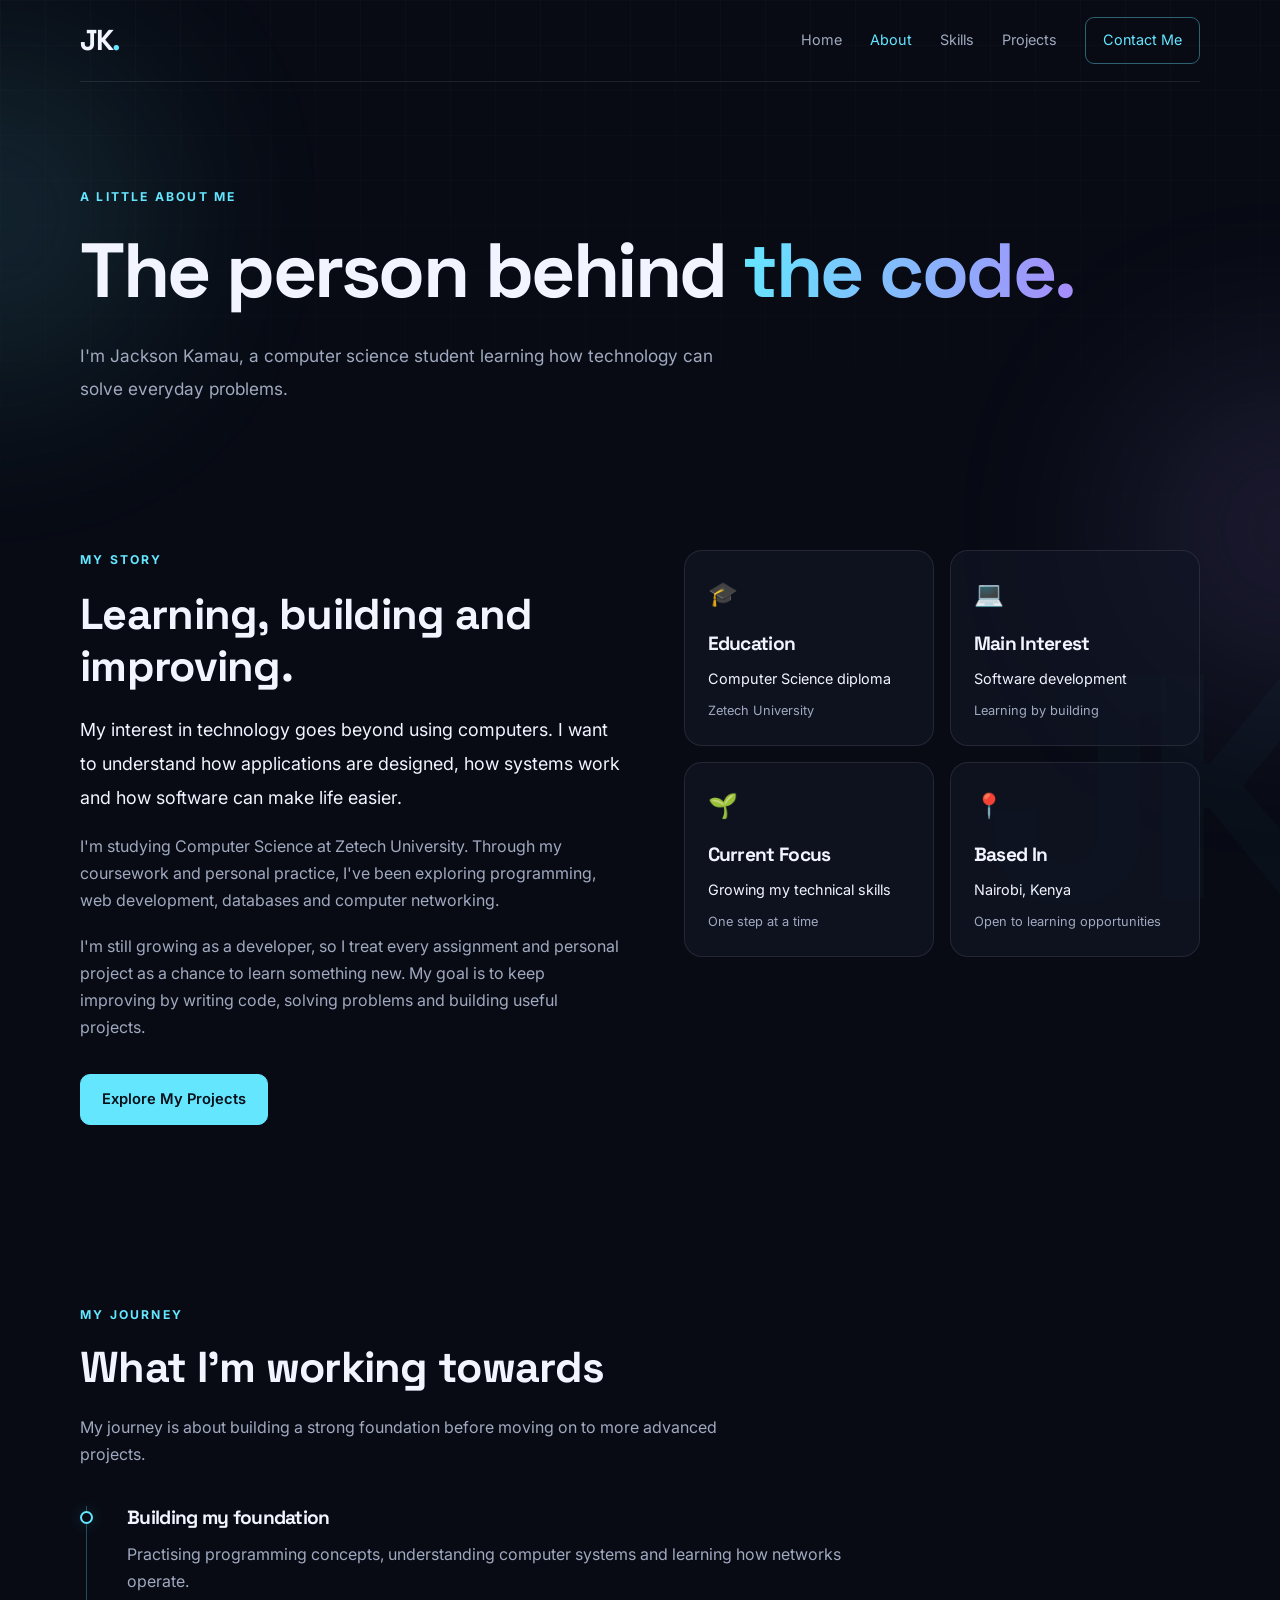
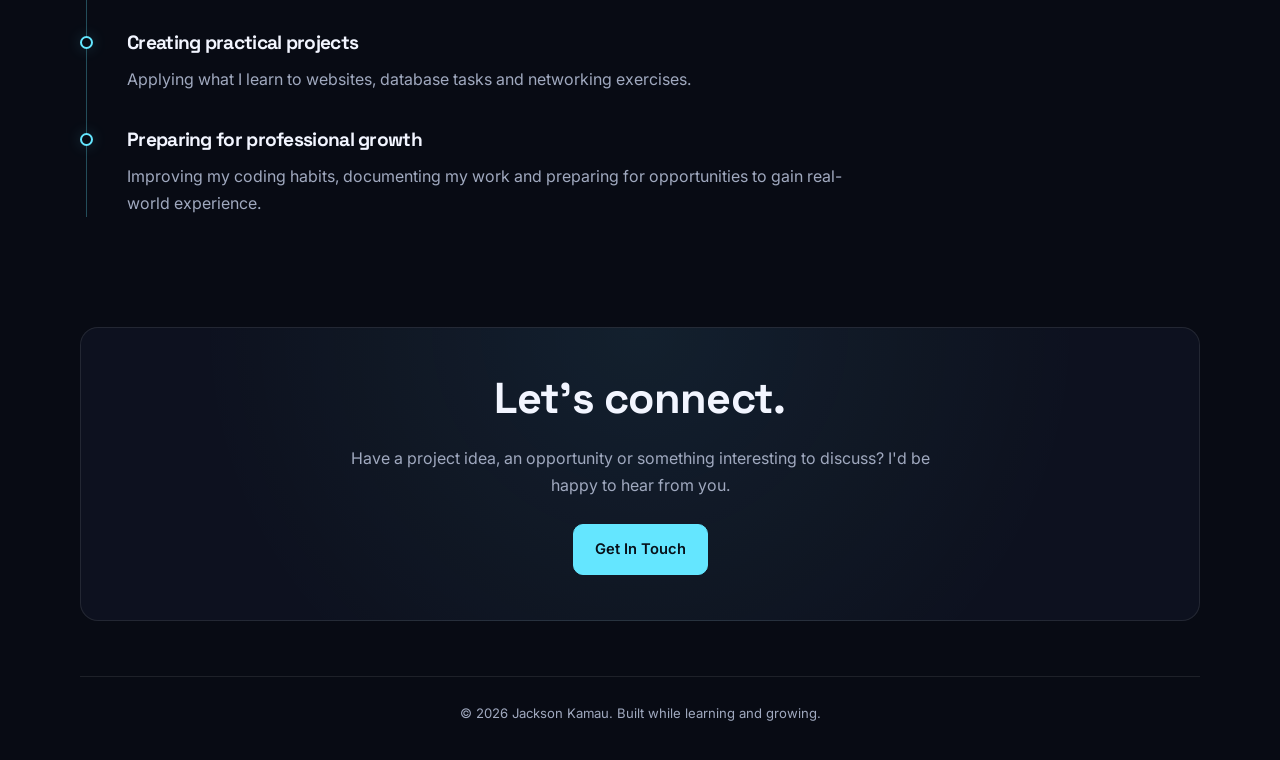
==== about.html @ 0b1e0618 "Initial portfolio upload" ====
<!DOCTYPE html>
<html lang="en">
<head>
    <meta charset="UTF-8">
    <meta name="viewport" content="width=device-width, initial-scale=1.0">

    <title>About Me | Jackson Kamau</title>

    <meta name="description"
          content="Learn more about Jackson Kamau, a computer science student interested in software development and technology.">

    <link rel="stylesheet" href="style.css">

    <script src="script.js" defer></script>
</head>

<body>


    <div class="ambient ambient-one"></div>
    <div class="ambient ambient-two"></div>


    <div class="watermark" aria-hidden="true">JK</div>

    <header class="navbar">
        <a href="index.html" class="logo">JK<span>.</span></a>

        <button class="menu-toggle"
                id="menuToggle"
                aria-label="Open navigation menu"
                aria-expanded="false">
            ☰
        </button>

        <nav class="nav-links" id="navLinks">
            <a href="index.html" class="nav-link">Home</a>
            <a href="about.html" class="nav-link active">About</a>
            <a href="skills.html" class="nav-link">Skills</a>
            <a href="projects.html" class="nav-link">Projects</a>
            <a href="contact.html" class="nav-link nav-cta">Contact Me</a>
        </nav>
    </header>

    <main>

    
        <section class="section page-hero reveal">
            <p class="eyebrow">A LITTLE ABOUT ME</p>

            <h1>
                The person behind
                <span class="gradient-text">the code.</span>
            </h1>

            <p class="hero-description">
                I'm Jackson Kamau, a computer science student learning how
                technology can solve everyday problems.
            </p>
        </section>


        <section class="section about-section reveal">
            <div class="about-grid">

                <div class="about-copy">
                    <p class="eyebrow">MY STORY</p>

                    <h2>Learning, building and improving.</h2>

                    <p class="large-copy">
                        My interest in technology goes beyond using computers.
                        I want to understand how applications are designed,
                        how systems work and how software can make life easier.
                    </p>

                    <p>
                        I'm studying Computer Science at Zetech University.
                        Through my coursework and personal practice, I've been
                        exploring programming, web development, databases and
                        computer networking.
                    </p>

                    <p>
                        I'm still growing as a developer, so I treat every
                        assignment and personal project as a chance to learn
                        something new. My goal is to keep improving by writing
                        code, solving problems and building useful projects.
                    </p>

                    <a href="projects.html" class="button button-primary">
                        Explore My Projects
                    </a>
                </div>

            
                <div class="about-cards">

                    <article class="info-card">
                        <span class="info-icon">🎓</span>
                        <h3>Education</h3>
                        <p>Computer Science diploma</p>
                        <span class="small-note">Zetech University</span>
                    </article>

                    <article class="info-card">
                        <span class="info-icon">💻</span>
                        <h3>Main Interest</h3>
                        <p>Software development</p>
                        <span class="small-note">Learning by building</span>
                    </article>

                    <article class="info-card">
                        <span class="info-icon">🌱</span>
                        <h3>Current Focus</h3>
                        <p>Growing my technical skills</p>
                        <span class="small-note">One step at a time</span>
                    </article>

                    <article class="info-card">
                        <span class="info-icon">📍</span>
                        <h3>Based In</h3>
                        <p>Nairobi, Kenya</p>
                        <span class="small-note">Open to learning opportunities</span>
                    </article>

                </div>
            </div>
        </section>

    
        <section class="section reveal">
            <div class="section-heading">
                <p class="eyebrow">MY JOURNEY</p>
                <h2>What I'm working towards</h2>
                <p>
                    My journey is about building a strong foundation before
                    moving on to more advanced projects.
                </p>
            </div>

            <div class="timeline">

                <article class="timeline-item">
                    <div class="timeline-marker"></div>

                    <div>
                        <h3>Building my foundation</h3>
                        <p>
                            Practising programming concepts, understanding
                            computer systems and learning how networks operate.
                        </p>
                    </div>
                </article>

                <article class="timeline-item">
                    <div class="timeline-marker"></div>

                    <div>
                        <h3>Creating practical projects</h3>
                        <p>
                            Applying what I learn to websites, database tasks
                            and networking exercises.
                        </p>
                    </div>
                </article>

                <article class="timeline-item">
                    <div class="timeline-marker"></div>

                    <div>
                        <h3>Preparing for professional growth</h3>
                        <p>
                            Improving my coding habits, documenting my work
                            and preparing for opportunities to gain real-world
                            experience.
                        </p>
                    </div>
                </article>

            </div>
        </section>

        
        <section class="section mini-contact reveal">
            <h2>Let's connect.</h2>

            <p>
                Have a project idea, an opportunity or something interesting
                to discuss? I'd be happy to hear from you.
            </p>

            <a href="contact.html" class="button button-primary">
                Get In Touch
            </a>
        </section>

    </main>

    <footer class="footer">
        <p class="copyright">
            © <span id="year"></span> Jackson Kamau.
            Built while learning and growing.
        </p>
    </footer>

</body>
</html>
---- style.css ----
@import url('https://fonts.googleapis.com/css2?family=Inter:wght@400;500;600;700&family=Space+Grotesk:wght@400;500;600;700&display=swap');

:root {
    --background: #080b14;
    --surface: #111625;
    --surface-light: #171e30;
    --text: #f2f5ff;
    --muted: #a0a9bf;
    --cyan: #64e6ff;
    --purple: #a78bfa;
    --border: rgba(255, 255, 255, 0.09);
    --radius: 18px;
    --content-width: 1120px;
}

* {
    box-sizing: border-box;
    margin: 0;
    padding: 0;
}

html {
    scroll-behavior: smooth;
    scroll-padding-top: 90px;
}

body {
    min-height: 100vh;
    overflow-x: hidden;
    background: var(--background);
    color: var(--text);
    font-family: 'Inter', sans-serif;
    line-height: 1.7;
    position: relative;
}

body,
button,
input,
textarea {
    font-family: 'Inter', sans-serif;
}

a {
    color: inherit;
    text-decoration: none;
}

button,
input,
textarea {
    font: inherit;
}

button,
a {
    -webkit-tap-highlight-color: transparent;
}

button:focus-visible,
a:focus-visible,
input:focus-visible,
textarea:focus-visible {
    outline: 2px solid var(--cyan);
    outline-offset: 4px;
}

img {
    max-width: 100%;
    display: block;
}

::selection {
    background: var(--cyan);
    color: #080b14;
}

body::before {
    content: "";
    position: fixed;
    inset: 0;
    z-index: -3;
    pointer-events: none;
    background-image:
        linear-gradient(rgba(255, 255, 255, 0.018) 1px, transparent 1px),
        linear-gradient(90deg, rgba(255, 255, 255, 0.018) 1px, transparent 1px);
    background-size: 45px 45px;
    mask-image: linear-gradient(to bottom, black, transparent 80%);
}

.ambient {
    position: fixed;
    width: 340px;
    height: 340px;
    border-radius: 50%;
    filter: blur(100px);
    opacity: 0.13;
    pointer-events: none;
    z-index: -2;
}

.ambient-one {
    top: 5%;
    left: -180px;
    background: var(--cyan);
}

.ambient-two {
    right: -180px;
    top: 40%;
    background: var(--purple);
}

.watermark {
    position: fixed;
    right: -22px;
    bottom: -48px;
    z-index: -1;
    pointer-events: none;
    user-select: none;
    font-family: 'Space Grotesk', sans-serif;
    font-size: clamp(180px, 25vw, 350px);
    font-weight: 700;
    line-height: 1;
    letter-spacing: -0.12em;
    color: rgba(100, 230, 255, 0.025);
}

.navbar {
    width: min(var(--content-width), calc(100% - 48px));
    min-height: 82px;
    margin: 0 auto;
    display: flex;
    align-items: center;
    justify-content: space-between;
    gap: 24px;
    position: relative;
    z-index: 20;
    border-bottom: 1px solid var(--border);
}

.logo {
    font-family: 'Space Grotesk', sans-serif;
    font-size: 1.8rem;
    font-weight: 700;
    letter-spacing: -2px;
}

.logo span {
    color: var(--cyan);
}

.nav-links {
    display: flex;
    align-items: center;
    gap: 28px;
}

.nav-link {
    color: var(--muted);
    font-size: 0.9rem;
    transition: color 0.25s ease;
}

.nav-link:hover,
.nav-link.active {
    color: var(--cyan);
}

.nav-link.nav-cta {
    padding: 10px 17px;
    border: 1px solid rgba(100, 230, 255, 0.4);
    border-radius: 9px;
    color: var(--cyan);
}

.nav-link.nav-cta:hover {
    background: rgba(100, 230, 255, 0.09);
}

.menu-toggle {
    display: none;
    background: transparent;
    color: var(--text);
    border: 1px solid var(--border);
    border-radius: 9px;
    padding: 7px 12px;
    cursor: pointer;
    font-size: 1.25rem;
}

.section {
    width: min(var(--content-width), calc(100% - 48px));
    margin: 0 auto;
    padding: 90px 0;
}

.page-hero {
    padding-top: 105px;
    padding-bottom: 55px;
}

.eyebrow {
    margin-bottom: 16px;
    color: var(--cyan);
    font-size: 0.76rem;
    font-weight: 700;
    letter-spacing: 2.2px;
    text-transform: uppercase;
}

h1,
h2,
h3 {
    font-family: 'Space Grotesk', sans-serif;
    line-height: 1.2;
    letter-spacing: -0.7px;
}

h1 {
    font-size: clamp(2.7rem, 6vw, 5rem);
    font-weight: 700;
    letter-spacing: -2.5px;
}

h2 {
    font-size: clamp(1.8rem, 4vw, 2.7rem);
    margin-bottom: 20px;
}

h3 {
    font-size: 1.2rem;
    margin-bottom: 12px;
}

p {
    color: var(--muted);
}

.gradient-text {
    background: linear-gradient(100deg, var(--cyan), var(--purple));
    background-clip: text;
    -webkit-background-clip: text;
    -webkit-text-fill-color: transparent;
}

.hero-description {
    max-width: 650px;
    margin-top: 24px;
    font-size: 1.08rem;
    line-height: 1.9;
}

.section-heading {
    max-width: 680px;
    margin-bottom: 38px;
}

.section-heading > p:last-child {
    margin-top: 12px;
}

.button {
    display: inline-flex;
    align-items: center;
    justify-content: center;
    gap: 8px;
    min-height: 48px;
    padding: 12px 21px;
    border-radius: 10px;
    font-weight: 600;
    font-size: 0.92rem;
    cursor: pointer;
    transition:
        transform 0.25s ease,
        background 0.25s ease,
        border-color 0.25s ease;
}

.button:hover {
    transform: translateY(-3px);
}

.button-primary {
    background: var(--cyan);
    color: #071019;
    border: 1px solid var(--cyan);
}

.button-primary:hover {
    background: #a1f0ff;
}

.button-outline {
    border: 1px solid var(--border);
    color: var(--text);
    background: rgba(255, 255, 255, 0.025);
}

.button-outline:hover {
    border-color: var(--cyan);
    color: var(--cyan);
}

.hero-buttons {
    display: flex;
    flex-wrap: wrap;
    gap: 14px;
    margin-top: 30px;
}

.hero {
    min-height: 570px;
    display: grid;
    grid-template-columns: 1.15fr 0.85fr;
    align-items: center;
    gap: 55px;
}

.availability {
    display: inline-flex;
    align-items: center;
    gap: 10px;
    margin-bottom: 24px;
    padding: 8px 13px;
    border: 1px solid var(--border);
    border-radius: 30px;
    color: var(--muted);
    font-size: 0.82rem;
}

.status-dot {
    width: 8px;
    height: 8px;
    border-radius: 50%;
    background: #65e6a2;
    box-shadow: 0 0 12px rgba(101, 230, 162, 0.55);
}

.hero-subtitle {
    margin-top: 18px;
    font-size: clamp(1.1rem, 2vw, 1.45rem);
}

.cursor {
    color: var(--cyan);
    animation: blink 0.8s infinite;
}

.social-proof {
    margin-top: 34px;
}

.social-line {
    font-size: 0.83rem;
    margin-bottom: 12px;
}

.social-links {
    display: flex;
    flex-wrap: wrap;
    gap: 18px;
}

.social-links a {
    color: var(--muted);
    font-size: 0.88rem;
    transition: color 0.2s ease;
}

.social-links a:hover {
    color: var(--cyan);
}

.hero-visual {
    min-height: 390px;
    display: grid;
    place-items: center;
    position: relative;
}

.code-card {
    width: min(100%, 390px);
    overflow: hidden;
    background: rgba(17, 22, 37, 0.95);
    border: 1px solid rgba(167, 139, 250, 0.24);
    border-radius: 16px;
    box-shadow: 0 30px 80px rgba(0, 0, 0, 0.25);
    transform: rotate(2deg);
    transition: transform 0.3s ease;
}

.code-card:hover {
    transform: rotate(0deg) translateY(-5px);
}

.code-top {
    display: flex;
    align-items: center;
    gap: 7px;
    padding: 15px;
    border-bottom: 1px solid var(--border);
}

.window-dots {
    width: 9px;
    height: 9px;
    border-radius: 50%;
    background: #ff6b6b;
}

.window-dots:nth-child(2) {
    background: #ffd166;
}

.window-dots:nth-child(3) {
    background: #65e6a2;
}

.code-content {
    padding: 25px 20px;
    overflow-x: auto;
    font-family: monospace;
    font-size: 0.85rem;
    line-height: 2;
}

.line-number {
    display: inline-block;
    width: 28px;
    color: #65718b;
}

.purple {
    color: var(--purple);
}

.green {
    color: #8ce9b0;
}

.orange {
    color: #ffbd80;
}

.code-footer {
    padding: 12px 20px;
    border-top: 1px solid var(--border);
    color: var(--muted);
    font-size: 0.76rem;
}

.orbit {
    position: absolute;
    border: 1px solid rgba(100, 230, 255, 0.15);
    border-radius: 50%;
    pointer-events: none;
}

.orbit-one {
    width: 360px;
    height: 360px;
}

.orbit-two {
    width: 440px;
    height: 440px;
    border-color: rgba(167, 139, 250, 0.12);
}

.floating-badge {
    position: absolute;
    z-index: 2;
    padding: 10px 14px;
    background: var(--surface-light);
    border: 1px solid var(--border);
    border-radius: 10px;
    box-shadow: 0 10px 35px rgba(0, 0, 0, 0.2);
    font-size: 0.8rem;
}

.badge-top {
    top: 42px;
    right: -8px;
}

.badge-bottom {
    bottom: 45px;
    left: -12px;
}

.badge-icon {
    margin-right: 7px;
    color: var(--cyan);
}

.scroll-hint {
    display: flex;
    align-items: center;
    justify-content: center;
    gap: 10px;
    color: var(--muted);
    font-size: 0.76rem;
}

.scroll-wheel {
    width: 17px;
    height: 26px;
    border: 1px solid var(--muted);
    border-radius: 12px;
    position: relative;
}

.scroll-wheel::after {
    content: "";
    position: absolute;
    top: 5px;
    left: 6px;
    width: 3px;
    height: 5px;
    border-radius: 4px;
    background: var(--cyan);
    animation: scrollDown 1.5s infinite;
}
.about-grid {
    display: grid;
    grid-template-columns: 1fr 0.95fr;
    gap: 60px;
    align-items: start;
}

.about-copy > p {
    margin-bottom: 18px;
}

.about-copy .large-copy {
    color: var(--text);
    font-size: 1.12rem;
    line-height: 1.9;
}

.about-copy .button {
    margin-top: 15px;
}

.about-cards {
    display: grid;
    grid-template-columns: repeat(2, minmax(0, 1fr));
    gap: 16px;
}

.info-card {
    min-height: 180px;
    padding: 23px;
    border: 1px solid var(--border);
    border-radius: var(--radius);
    background: rgba(17, 22, 37, 0.72);
    transition: transform 0.25s ease, border-color 0.25s ease;
}

.info-card:hover {
    transform: translateY(-5px);
    border-color: rgba(100, 230, 255, 0.35);
}

.info-icon {
    display: inline-block;
    margin-bottom: 17px;
    font-size: 1.5rem;
}

.info-card p {
    color: var(--text);
    font-size: 0.9rem;
    margin-bottom: 5px;
}

.small-note {
    display: block;
    margin-top: 8px;
    color: var(--muted);
    font-size: 0.8rem;
}

/* Timeline */

.timeline {
    max-width: 780px;
    margin-top: 38px;
    margin-left: 6px;
    padding-left: 28px;
    border-left: 1px solid rgba(100, 230, 255, 0.3);
}

.timeline-item {
    position: relative;
    padding: 0 0 35px 12px;
}

.timeline-item:last-child {
    padding-bottom: 0;
}

.timeline-marker {
    position: absolute;
    left: -35px;
    top: 5px;
    width: 13px;
    height: 13px;
    background: var(--background);
    border: 2px solid var(--cyan);
    border-radius: 50%;
    box-shadow: 0 0 15px rgba(100, 230, 255, 0.2);
}

.timeline-item p {
    margin-top: 8px;
}

.skills-grid {
    display: grid;
    grid-template-columns: repeat(3, minmax(0, 1fr));
    gap: 18px;
}

.skill-card {
    padding: 25px;
    background: rgba(17, 22, 37, 0.78);
    border: 1px solid var(--border);
    border-radius: var(--radius);
    transition: transform 0.25s ease, border-color 0.25s ease;
}

.skill-card:hover {
    transform: translateY(-5px);
    border-color: rgba(167, 139, 250, 0.45);
}

.skill-symbol {
    display: grid;
    place-items: center;
    width: 44px;
    height: 44px;
    margin-bottom: 22px;
    border-radius: 12px;
    background: rgba(100, 230, 255, 0.08);
    color: var(--cyan);
    font-family: 'Space Grotesk', sans-serif;
    font-weight: 700;
}

.skill-card p {
    margin-bottom: 20px;
    font-size: 0.9rem;
}

.tags {
    display: flex;
    flex-wrap: wrap;
    gap: 8px;
    margin-top: 18px;
}

.tags span {
    display: inline-flex;
    padding: 6px 10px;
    border: 1px solid var(--border);
    border-radius: 7px;
    background: rgba(255, 255, 255, 0.025);
    color: #cbd3e6;
    font-size: 0.74rem;
}

/* 9. Projects page */

.projects-grid {
    display: grid;
    grid-template-columns: repeat(2, minmax(0, 1fr));
    gap: 24px;
}

.project-card {
    overflow: hidden;
    border: 1px solid var(--border);
    border-radius: var(--radius);
    background: rgba(17, 22, 37, 0.8);
    transition: transform 0.3s ease, border-color 0.3s ease;
}

.project-card:hover {
    transform: translateY(-6px);
    border-color: rgba(100, 230, 255, 0.35);
}

.project-art {
    min-height: 220px;
    display: grid;
    place-items: center;
    overflow: hidden;
    position: relative;
    background: #141b2d;
}

.art-one {
    background: linear-gradient(135deg, #182b45, #272047);
}

.art-two {
    background: linear-gradient(135deg, #2b233c, #172b39);
}

.art-three {
    background: linear-gradient(135deg, #142d3b, #202244);
}

.art-four {
    background: linear-gradient(135deg, #1c2c36, #35254a);
}

.mock-browser {
    width: 76%;
    border: 1px solid rgba(255, 255, 255, 0.18);
    border-radius: 10px;
    overflow: hidden;
    background: #0b1120;
    transform: rotate(-3deg);
    box-shadow: 0 20px 40px rgba(0, 0, 0, 0.25);
}

.mock-dots {
    display: flex;
    gap: 5px;
    padding: 10px;
    border-bottom: 1px solid var(--border);
}

.mock-dots span {
    width: 7px;
    height: 7px;
    border-radius: 50%;
    background: var(--purple);
}

.mock-layout {
    min-height: 125px;
    display: flex;
}

.mock-sidebar {
    width: 25%;
    background: rgba(167, 139, 250, 0.15);
}

.mock-main {
    flex: 1;
    padding: 17px;
}

.mock-main div {
    height: 10px;
    margin-bottom: 10px;
    border-radius: 5px;
    background: rgba(100, 230, 255, 0.2);
}

.mock-main div:first-child {
    width: 75%;
    height: 17px;
    background: rgba(100, 230, 255, 0.55);
}

.mock-main div:nth-child(2) {
    width: 90%;
}

.mock-main div:nth-child(3) {
    width: 55%;
}

.food-illustration {
    text-align: center;
    color: #f7d5a5;
    font-size: 0.75rem;
    letter-spacing: 3px;
}

.food-plate {
    display: grid;
    place-items: center;
    width: 105px;
    height: 105px;
    margin: 12px auto;
    border: 7px solid rgba(255, 255, 255, 0.7);
    border-radius: 50%;
    background: #f0b27a;
    font-size: 2.6rem;
    box-shadow: 0 0 35px rgba(255, 170, 100, 0.15);
}

.network-visual {
    position: relative;
    width: 250px;
    height: 150px;
}

.node {
    position: absolute;
    z-index: 2;
    display: grid;
    place-items: center;
    width: 45px;
    height: 45px;
    border: 1px solid rgba(100, 230, 255, 0.6);
    border-radius: 12px;
    background: #142a3b;
    color: var(--cyan);
    font-size: 0.75rem;
    font-weight: 700;
}

.node-a {
    top: 8px;
    left: 20px;
}

.node-b {
    top: 8px;
    right: 20px;
}

.node-c {
    bottom: 8px;
    left: 20px;
}

.node-d {
    bottom: 8px;
    right: 20px;
}

.network-line {
    position: absolute;
    z-index: 1;
    height: 1px;
    background: var(--cyan);
    opacity: 0.6;
    transform-origin: left center;
}

.line-a {
    width: 165px;
    top: 30px;
    left: 42px;
}

.line-b {
    width: 105px;
    top: 40px;
    left: 42px;
    transform: rotate(55deg);
}

.line-c {
    width: 105px;
    top: 40px;
    right: -25px;
    transform: rotate(125deg);
}

.property-illustration {
    position: relative;
    width: 230px;
    height: 160px;
}

.property-sun {
    position: absolute;
    top: 5px;
    right: 20px;
    width: 40px;
    height: 40px;
    border-radius: 50%;
    background: #f5c77d;
    opacity: 0.85;
}

.property-house {
    position: absolute;
    left: 60px;
    bottom: 42px;
    width: 105px;
    height: 65px;
    background: #b3b5e7;
    clip-path: polygon(0 35%, 50% 0, 100% 35%, 100% 100%, 0 100%);
}

.property-ground {
    position: absolute;
    left: 10px;
    right: 10px;
    bottom: 32px;
    height: 12px;
    border-radius: 50%;
    background: #65c6a3;
    opacity: 0.55;
}

.property-label {
    position: absolute;
    bottom: 0;
    width: 100%;
    text-align: center;
    color: #d7dcff;
    font-size: 0.72rem;
    letter-spacing: 3px;
}

.project-info {
    padding: 25px;
}

.project-meta {
    display: flex;
    justify-content: space-between;
    flex-wrap: wrap;
    gap: 10px;
    margin-bottom: 17px;
    color: var(--cyan);
    font-size: 0.69rem;
    letter-spacing: 1px;
}

.project-meta span:last-child {
    color: var(--muted);
}

.project-info > p {
    font-size: 0.9rem;
}

/* 10. Contact page */

.contact-grid {
    display: grid;
    grid-template-columns: 0.9fr 1.1fr;
    align-items: start;
    gap: 55px;
}

.contact-details > h2 {
    max-width: 420px;
}

.muted-copy {
    margin-bottom: 25px;
    line-height: 1.8;
}

.contact-method {
    display: flex;
    align-items: center;
    gap: 15px;
    margin: 18px 0;
    padding: 16px;
    border: 1px solid var(--border);
    border-radius: 12px;
    background: rgba(255, 255, 255, 0.02);
}

a.contact-method {
    transition: border-color 0.2s ease, background 0.2s ease;
}

a.contact-method:hover {
    border-color: rgba(100, 230, 255, 0.4);
    background: rgba(100, 230, 255, 0.035);
}

.contact-method-icon {
    display: grid;
    place-items: center;
    flex-shrink: 0;
    width: 43px;
    height: 43px;
    border-radius: 11px;
    background: rgba(100, 230, 255, 0.08);
    color: var(--cyan);
    font-size: 1.2rem;
}

.contact-method strong {
    display: block;
    overflow-wrap: anywhere;
    color: var(--text);
    font-size: 0.88rem;
    font-weight: 500;
}

.contact-method .small-note {
    margin: 0 0 3px;
}

.contact-arrow {
    margin-left: auto;
    color: var(--cyan);
}

.contact-note {
    display: flex;
    gap: 12px;
    margin-top: 28px;
    padding: 17px;
    border-left: 2px solid var(--purple);
    background: rgba(167, 139, 250, 0.05);
}

.contact-note p {
    font-size: 0.87rem;
}

.contact-panel {
    position: relative;
    overflow: hidden;
    padding: 30px;
    border: 1px solid var(--border);
    border-radius: var(--radius);
    background: rgba(17, 22, 37, 0.9);
}

.contact-panel h2 {
    font-size: 1.8rem;
}

.contact-form {
    display: grid;
    gap: 18px;
}

.form-group {
    display: grid;
    gap: 8px;
}

.form-group label {
    color: #dce3f4;
    font-size: 0.87rem;
    font-weight: 500;
}

.form-group input,
.form-group textarea {
    width: 100%;
    padding: 13px 14px;
    border: 1px solid var(--border);
    border-radius: 9px;
    background: #0b1020;
    color: var(--text);
    outline: none;
    transition: border-color 0.2s ease;
}

.form-group input::placeholder,
.form-group textarea::placeholder {
    color: #69748d;
}

.form-group input:focus,
.form-group textarea:focus {
    border-color: var(--cyan);
}

.form-group textarea {
    min-height: 135px;
    resize: vertical;
}

.form-button {
    width: 100%;
    border: none;
}

.form-status {
    min-height: 24px;
    font-size: 0.85rem;
    overflow-wrap: anywhere;
}

.mini-contact {
    padding: 45px 30px;
    margin-top: 20px;
    margin-bottom: 55px;
    text-align: center;
    border: 1px solid var(--border);
    border-radius: var(--radius);
    background:
        radial-gradient(circle at top, rgba(100, 230, 255, 0.07), transparent 70%),
        rgba(17, 22, 37, 0.65);
}

.mini-contact > p:not(.eyebrow) {
    max-width: 620px;
    margin: 0 auto 25px;
}

.footer {
    width: min(var(--content-width), calc(100% - 48px));
    margin: 0 auto;
    padding: 25px 0 35px;
    border-top: 1px solid var(--border);
    text-align: center;
}

.copyright {
    font-size: 0.82rem;
}

.reveal {
    opacity: 0;
    transform: translateY(20px);
    transition:
        opacity 0.7s ease,
        transform 0.7s ease;
}

.reveal.visible {
    opacity: 1;
    transform: translateY(0);
}

@keyframes blink {
    0%, 45% {
        opacity: 1;
    }

    46%, 100% {
        opacity:calc
    }
}
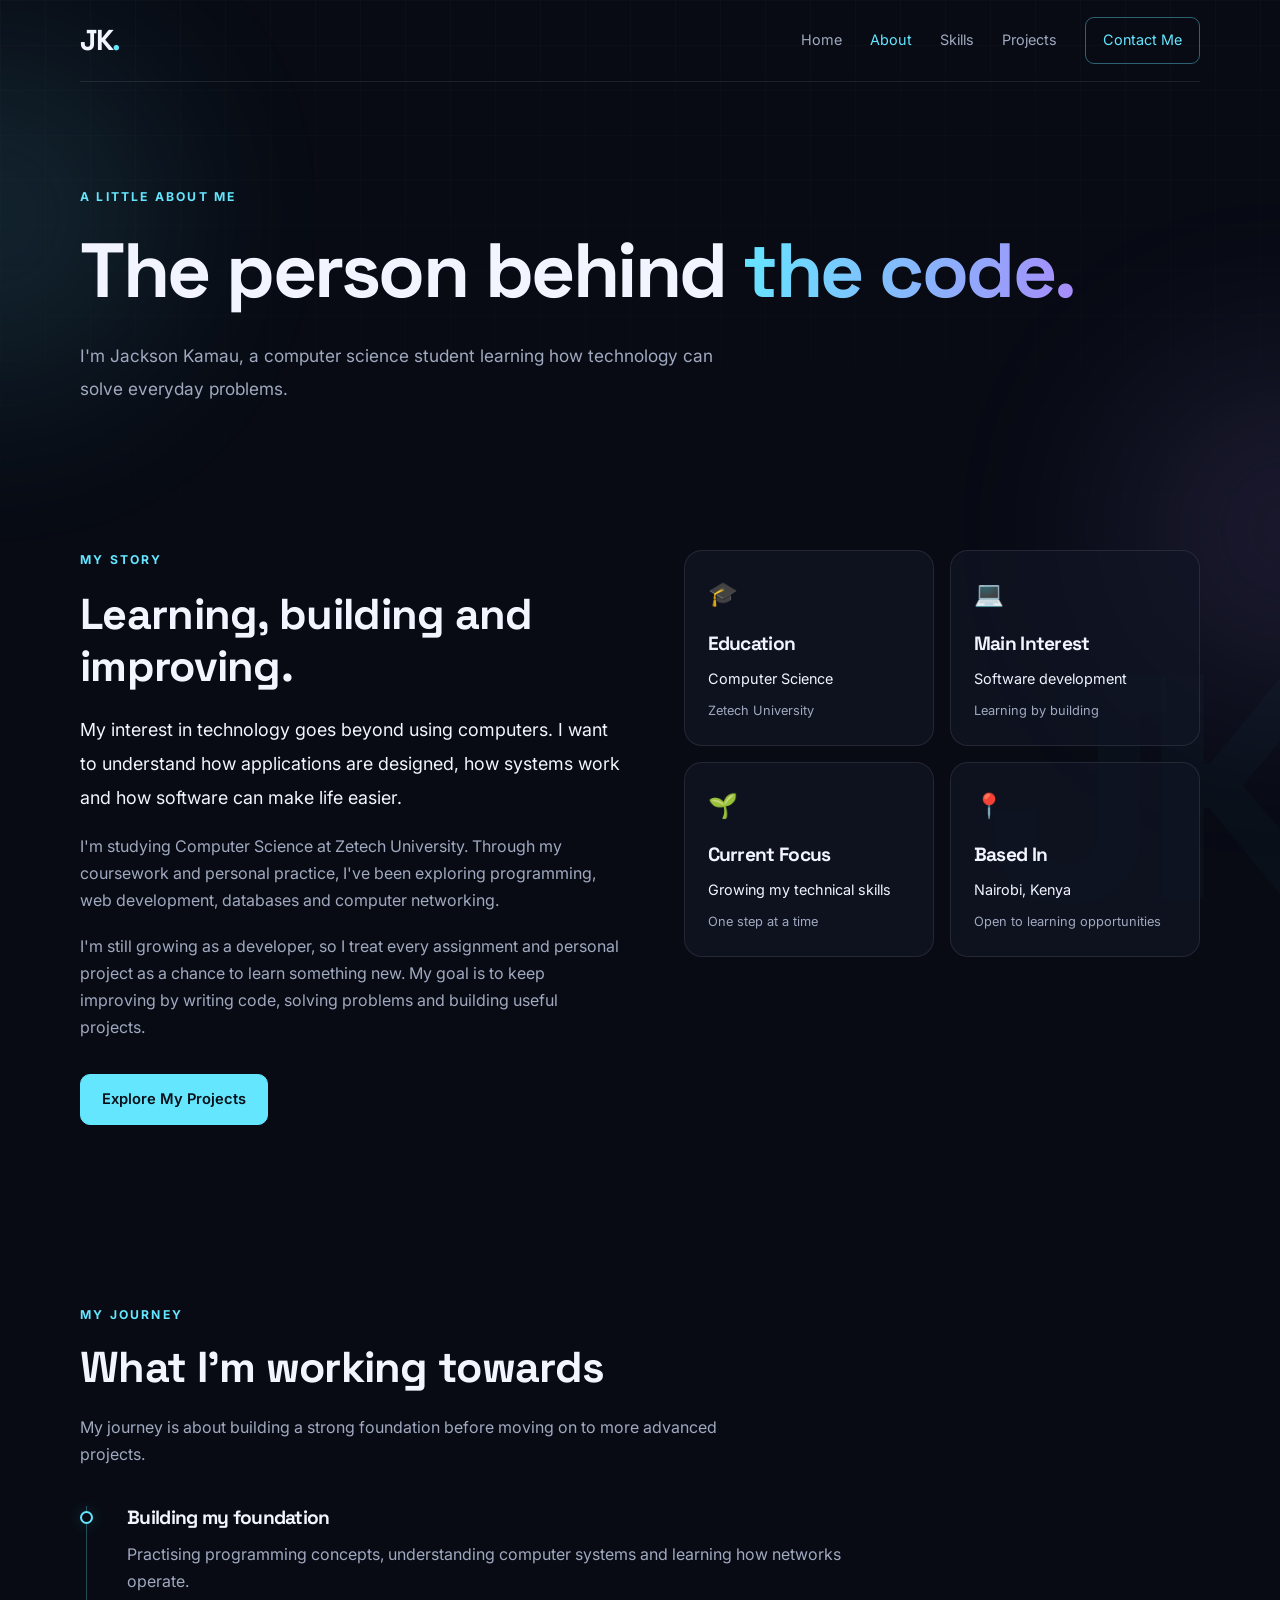
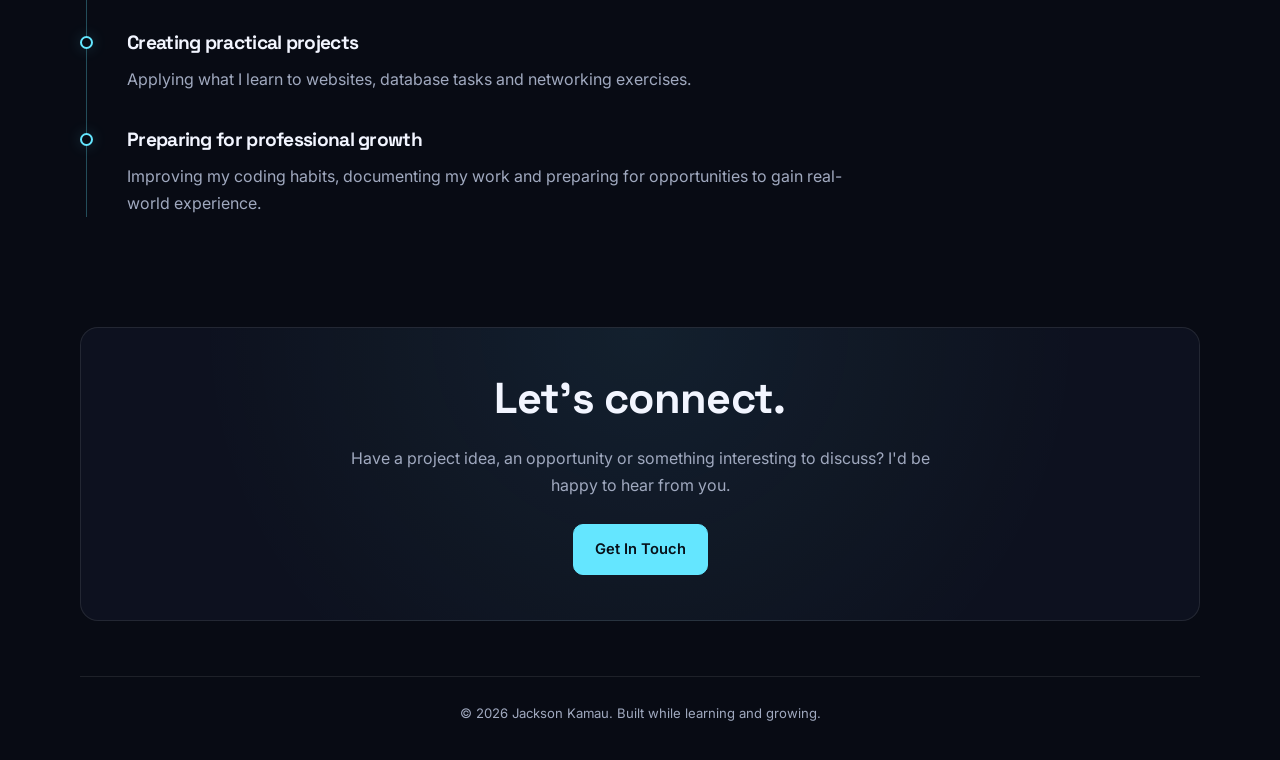
==== commit 92729eb7: "updated About page" ====
--- a/about.html
+++ b/about.html
@@ -99,7 +99,7 @@
                     <article class="info-card">
                         <span class="info-icon">🎓</span>
                         <h3>Education</h3>
-                        <p>Computer Science diploma</p>
+                        <p>Computer Science </p>
                         <span class="small-note">Zetech University</span>
                     </article>
 
